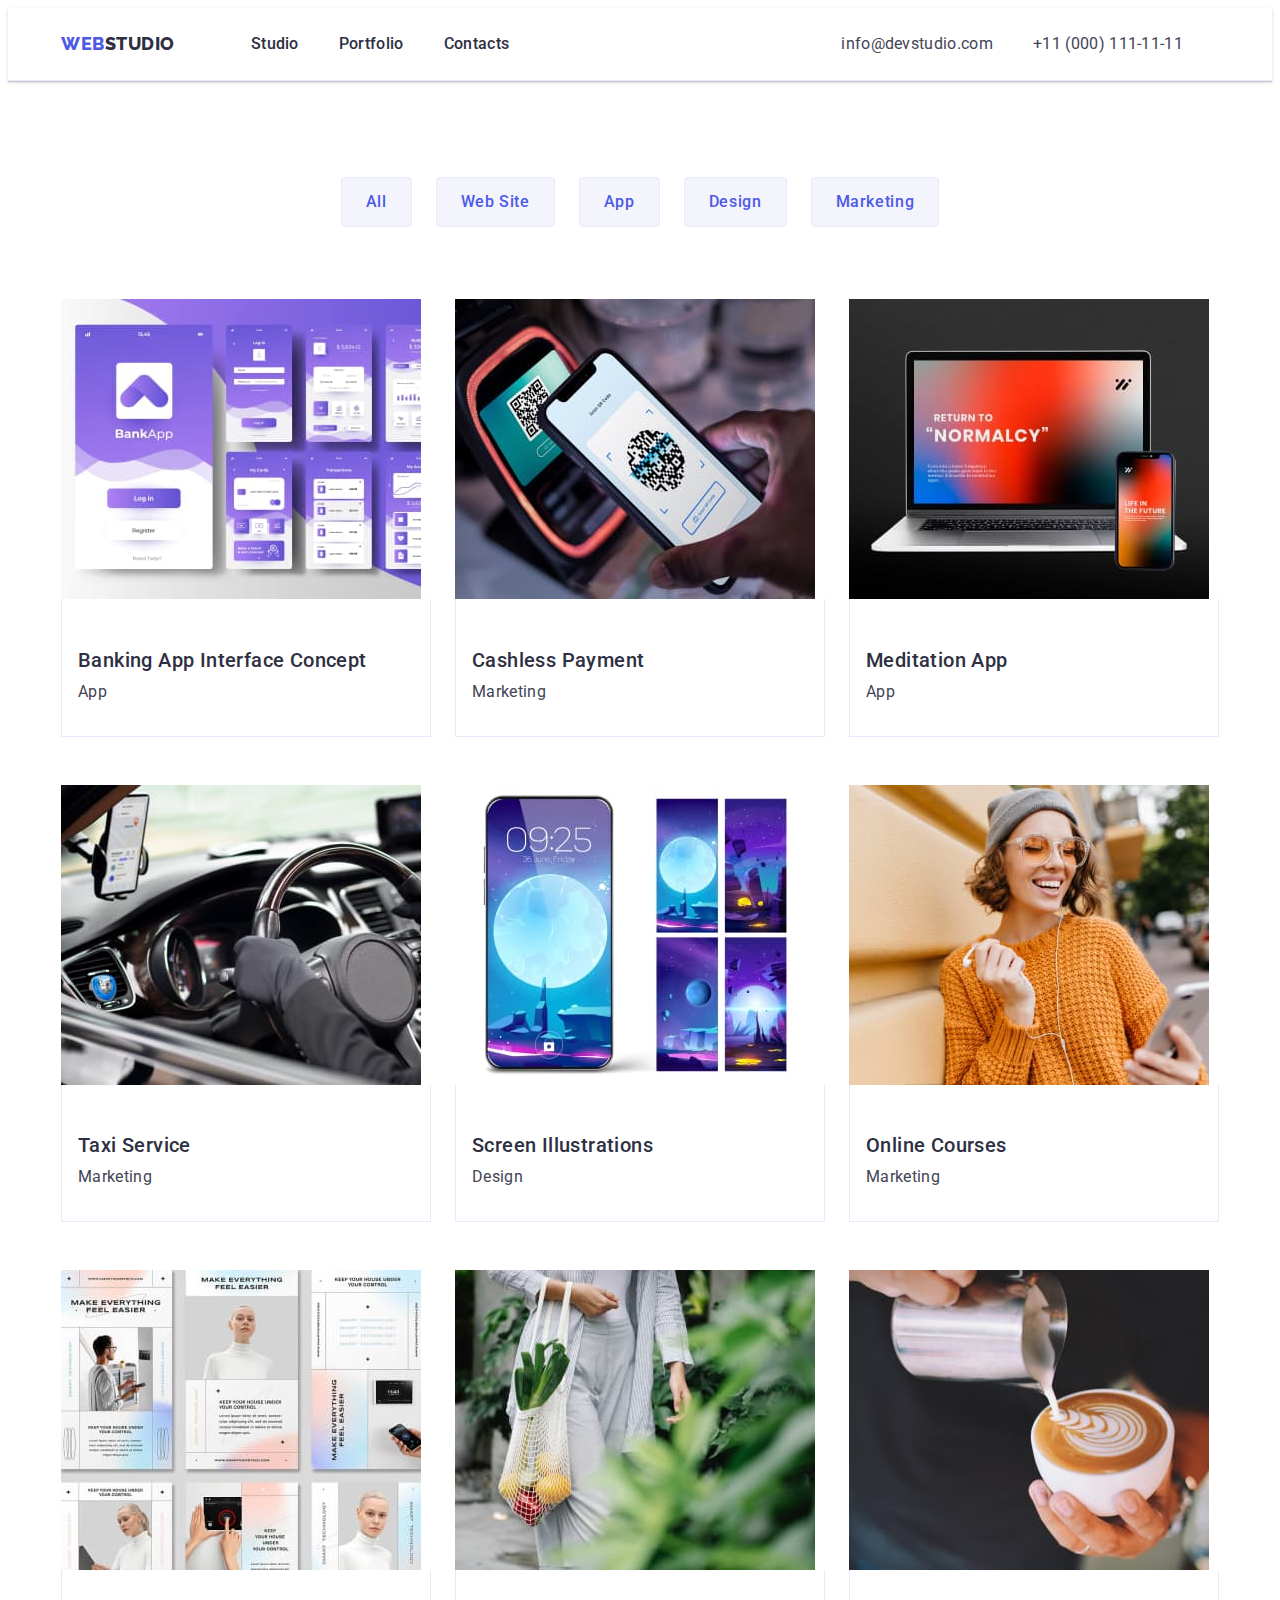
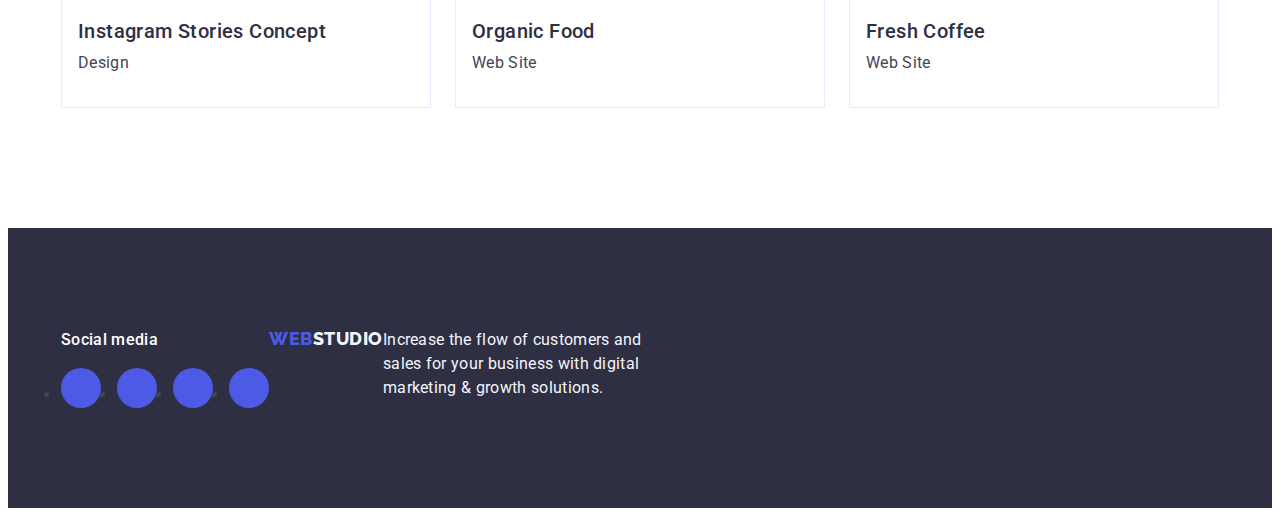
==== portfolio.html @ 17d56ccb "Update portfolio.html" ====
<!DOCTYPE html>
<html lang="en">

<head>
    <meta charset="UTF-8">
    <meta http-equiv="X-UA-Compatible" content="IE=edge">
    <link rel="preconnect" href="https://fonts.googleapis.com">
    <link rel="preconnect" href="https://fonts.gstatic.com" crossorigin>
    <link href="https://fonts.googleapis.com/css2?family=Roboto:wght@400;500;700;900&display=swap" rel="stylesheet">
    <link rel="preconnect" href="https://fonts.googleapis.com">
    <link rel="preconnect" href="https://fonts.gstatic.com" crossorigin>
    <link href="https://fonts.googleapis.com/css2?family=Raleway:wght@800&display=swap" rel="stylesheet">
    <link rel="stylesheet" href="https://cdnjs.cloudflare.com/ajax/libs/modern-normalize/1.1.0/modern-normalize.min.css"
        integrity="sha512-wpPYUAdjBVSE4KJnH1VR1HeZfpl1ub8YT/NKx4PuQ5NmX2tKuGu6U/JRp5y+Y8XG2tV+wKQpNHVUX03MfMFn9Q=="
        crossorigin="anonymous" referrerpolicy="no-referrer" />
    <link rel="stylesheet" href="./css/style.css">
    <meta name="viewport" content="width=device-width, initial-scale=1.0">
    <title>Portfolio</title>
</head>

<body>
    <header class="header-bloc">

        <div class="header-conteiner container ">


            <nav class="header-link">

                <a class="logo link" href="./index.html">WEB<span class="logo-text">Studio</span></a>


                <ul class="menuu list">
                    <li><a href="./index.html" class="linkk-header link">Studio</a></li>
                    <li><a href="./portfolio.html" class="linkk-header link">Portfolio</a></li>
                    <li><a href="" class="linkk-header link">Contacts</a></li>
                </ul>
            </nav>

            <address class="main-contact">

                <ul class="menuuu list">
                    <li><a href="mailto:info@devstudio.com" class="linkk-contact link">info@devstudio.com</a></li>
                    <li class="contact-second"><a href="tel:+110001111111" class="linkk-contact link">+11 (000)
                            111-11-11</a></li>
                </ul>

            </address>
        </div>


    </header>





    <main>
        <section class="parahraf-conteiner">
            <div class="parahraf-box container">

                <h1 class="secondd-logo">GGGGG</h1>
                <ul class="meenu list">
                    <li><button type="button" class="filter">All</button></li>
                    <li><button type="button" class="filter">Web Site</button></li>
                    <li><button type="button" class="filter">App</button></li>
                    <li><button type="button" class="filter">Design</button></li>
                    <li><button type="button" class="filter">Marketing</button></li>
                </ul>








                <ul class="firstt list">
                    <li class="firstt-link aaaaa">
                        <a href="" class="link">



                            <img src="./images/img-one.jpg" alt="foto-main1" width="360">
                            <div class="link-boxx">

                                <h2 class="linkcc-logo">Banking App Interface Concept</h2>

                                <p class="second-parahraf">App</p>
                            </div>

                        </a>

                    </li>



                    <li class="firstt-link aaaaa">
                        <a href="" class="link">

                            <img src="./images/img-two.jpg" alt="foto-main1" width="360">
                            <div class="link-boxx">

                                <h2 class="linkcc-logo">Cashless Payment</h2>

                                <p class="second-parahraf">Marketing</p>
                            </div>

                        </a>
                    </li>



                    <li class="firstt-link aaaaa">
                        <a href="" class="link">

                            <img src="./images/img-three.jpg" alt="foto-main1" width="360">
                            <div class="link-boxx">

                                <h2 class="linkcc-logo">Meditation App</h2>

                                <p class="second-parahraf">App</p>
                            </div>

                        </a>
                    </li>










                    <li class="firstt-link aaaaa">
                        <a href="" class="link">

                            <img src="./images/img-four.jpg" alt="foto-main1" width="360">
                            <div class="link-boxx">

                                <h2 class="linkcc-logo">Taxi Service</h2>


                                <p class="second-parahraf"> Marketing</p>
                            </div>

                        </a>
                    </li>



                    <li class="firstt-link aaaaa">
                        <a href="" class="link">

                            <img src="./images/img-five.jpg" alt="foto-main1" width="360">
                            <div class="link-boxx">

                                <h2 class="linkcc-logo">Screen Illustrations</h2>


                                <p class="second-parahraf">Design</p>
                            </div>

                        </a>
                    </li>



                    <li class="firstt-link aaaaa">
                        <a href="" class="link">

                            <img src="./images/img-six.jpg" alt="foto-main1" width="360">
                            <div class="link-boxx">

                                <h2 class="linkcc-logo">Online Courses</h2>


                                <p class="second-parahraf">Marketing</p>
                            </div>

                        </a>
                    </li>









                    <li class="firstt-link aaaaa">
                        <a href="" class="link">


                            <img src="./images/img-seven.jpg" alt="foto-main1" width="360">
                            <div class="link-boxx">

                                <h2 class="linkcc-logo">Instagram Stories Concept</h2>


                                <p class="second-parahraf">Design</p>
                            </div>

                        </a>
                    </li>



                    <li class="firstt-link aaaaa">
                        <a href="" class="link">

                            <img src="./images/img-eight.jpg" alt="foto-main1" width="360">
                            <div class="link-boxx">

                                <h2 class="linkcc-logo">Organic Food</h2>



                                <p class="second-parahraf">Web Site</p>
                            </div>
                        </a>
                    </li>



                    <li class="firstt-link aaaaa">
                        <a href="" class="link">

                            <img src="./images/img-nine.jpg" alt="foto-main1" width="360">
                            <div class="link-boxx">

                                <h2 class="linkcc-logo">Fresh Coffee</h2>


                                <p class="second-parahraf"> Web Site</p>
                            </div>

                        </a>
                    </li>


                </ul>
            </div>
        </section>

    </main>


    <footer class="last-bloc"> 
        <div class="last-continer container">
        <div class="social-footer">
            <p class="social-parahraf"> Social media</p>
            <ul class="footer-list">
                <li class="footer-child"><a class="footer-linc" href=""><svg class="footer-icon" width="24" height="24">
                            <use href=""></use>
                        </svg></a></li>
                <li class="footer-child"><a class="footer-linc" href=""><svg class="footer-icon" width="24" height="24">
                            <use href=""></use>
                        </svg></a></li>
                <li class="footer-child"><a class="footer-linc" href=""><svg class="footer-icon" width="24" height="24">
                            <use href=""></use>
                        </svg></a></li>
                <li class="footer-child"><a class="footer-linc" href=""><svg class="footer-icon" width="24" height="24">
                            <use href=""></use>
                        </svg></a></li>
            </ul>
        </div>
      
            <a class="last link" href="./index.html">Web<span class="seme-text">Studio</span>
            </a>
            <p class="last-parahraf">Increase the flow of customers and sales
                for your business with digital marketing
                & growth solutions.</p>

        </div>



    </footer>



</body>

</html>
---- css/style.css ----
:root {
    --main-color: #FFFFFF;
    --pane-padding: 5px 42px;
    --second-background-color: #404BBF;
    --thre-background-color: #4d5ae5;
    --button-background-color: #e7e9fc;
    --parahraf-color: #434455;
    --logo-color: #2E2F42;
    --four-section-color: #F4F4FD;
    --fife-color: #8e8f99;
    --footer-color: #31d0aa;
}


body {
    font-family: "Roboto", sans-serif;
    color: var(--parahraf-color);
    background-color: var(--main-color);

}

img {
    display: block;
}

ul {
    padding-left: 0;
    margin: 0;
}

p {
    margin-top: 0;
    margin-bottom: 0;
}



/* ...........................................................header */
.header-conteiner {
    display: flex;
    width: 1158px;
    margin: 0 auto;
    padding: 0 15px 0 15px;
}




.header-link {
    align-items: center;
    display: flex;
    margin: 0;
    margin: 24px 0;
}

.header-bloc {
    border-bottom: 1px solid #e7e9fc;
    box-shadow: 0px 2px 1px rgba(46, 47, 66, 0.08), 0px 1px 1px rgba(46, 47, 66, 0.16), 0px 1px 6px rgba(46, 47, 66, 0.08);
}

.logo-text {
    color: var(--logo-color);
}



.linkk-contact {
    font-weight: 400;
    font-size: 16px;
    line-height: 24px;
    letter-spacing: 0.02em;
    color: var(--parahraf-color);
    text-decoration: none;
}

.menuuu {
    list-style-type: none;
    display: flex;
    gap: 40px;


}

.logo {
    align-items: center;
    font-family: 'Raleway', sans-serif;
    font-weight: 800;
    font-size: 18px;
    margin-right: 76px;
    line-height: 1.17;
    align-items: center;
    letter-spacing: 0.03em;
    text-transform: uppercase;
    color: var(--thre-background-color);
    text-decoration: none;



}


.menuu {

    justify-content: center;
    display: flex;
    gap: 40px;
}

.list {
    list-style-type: none;
}

.menuu .linkk-header:hover {
    color: var(--second-background-color);
}

.menuu .linkk-header:focus {
    color: var(--second-background-color);
}

.menuu .linkk-header {
    text-decoration: none;
    font-weight: 500;
    font-size: 16px;
    line-height: 24px;
    letter-spacing: 0.02em;
    color: var(--logo-color);
    list-style-type: none;
    font-style: normal;

}



.menuu-contact {
    list-style-type: none;
}

.linkk-contact:hover {
    color: var(--second-background-color);
}

.linkk-contact:focus {
    color: var(--second-background-color);
}

.main-contact {
    font-style: normal;
    margin-left: 332px;
    margin-top: 24px;
}

.linkk-header {
    padding: 24px 0;
}

/*............................................................ section-1 */

.first-bloc {
    background: var(--logo-color);
    padding-top: 188px;
    padding-bottom: 188px;
    background-repeat: no-repeat;
    background-position: center;
    background-size: cover;
    max-width: 1440px;
    background-image: linear-gradient(rgba(46, 47, 66, 0.7), rgba(46, 47, 66, 0.7)), url(../images/background-main.jpg);
    margin: 0 auto;

}




.first-bloc h1 {
    display: block;
    max-width: 496px;
    font-style: normal;
    font-weight: 700;
    font-size: 56px;
    line-height: 1.07;
    text-align: center;
    align-items: center;
    letter-spacing: 0.02em;
    color: var(--main-color);
    margin-top: 0;

    margin: 0 auto;
}



.first-button {
    min-width: 169px;
    height: 56px;
    display: block;
    font-family: 'Roboto', sans-serif;
    font-style: normal;
    font-weight: 500;
    font-size: 16px;
    line-height: 1.5;
    align-items: center;
    letter-spacing: 0.04em;
    color: var(--main-color);
    border: none;
    background-color: var(--thre-background-color);
    cursor: pointer;
    box-shadow: 0px 4px 4px rgba(0, 0, 0, 0.15);
    border-radius: 4px;
    background-color: var(--thre-background-color);
    margin: 0 auto;
    margin-top: 48px;

}

.first-button:focus,
.first-button:hover {

    background-color: #404BBF;
}



/*............................................................ section-2 */


.second-bloc {

    padding: 120px 0;
}

.second-icon {
    display: flex;
    align-items: center;
    justify-content: center;
    height: 112px;
    background-color: var(--four-section-color);
    border-radius: 4px;
    margin-bottom: 8px
}

.second {
    display: flex;
    gap: 24px;
}

.blocc-logo {
    visibility: hidden;
    margin: 0;
    padding: 0;
    display: none;

}

.link-one {
    width: calc((100% - 3 * 24px) / 4);
}



.second .link-one {

    align-items: flex-start;

}


.linkcc-logo {
    text-align: left;
}

.second h3 {

    font-style: normal;
    font-weight: 500;
    font-size: 20px;
    line-height: 24px;
    letter-spacing: 0.02em;
    color: var(--logo-color);
}

.second p {
    font-size: 16px;
    line-height: 24px;
    letter-spacing: 0.02em;
    color: var(--parahraf-color);
    margin: 0;
}

/*............................................................ section-3 */


.thre-bloc {
    padding-bottom: 120px;
}

.thre {
    display: flex;
    gap: 24px;

}

.thre .llink {
    width: calc((100% - 48px) / 3);
}

.three p {
    font-size: 16px;
    line-height: 24px;
    letter-spacing: 0.02em;
    color: var(--parahraf-color);
}


.thre-bloc h2 {
    margin-bottom: 72px;
    font-weight: 700;
    font-size: 36px;
    line-height: 1.11;
    text-align: center;
    letter-spacing: 0.02em;
    text-transform: capitalize;
    color: var(--logo-color);
}





/*............................................................ section-4*/
.four-bloc {
    padding-top: 120px;
    padding-bottom: 120px;
    background: var(--four-section-color);
}

.link-box {
    /* padding: 32px 16px; */
    padding: 32px 0;
}

.four-logo {
    margin-bottom: 72px;
}

.four h3 {
    font-weight: 500;
    font-size: 20px;
    line-height: 1.2;
    text-align: center;
    letter-spacing: 0.02em;
    color: var(--logo-color);
}

.four p {
    letter-spacing: 0.02em;
    color: var(--parahraf-color);

}



.four-parahraf {
    font-size: 16px;
    line-height: 1.5;
    text-align: center;
}




.four-bloc h2 {
    font-weight: 700;
    font-size: 36px;
    line-height: 1.11;
    text-align: center;
    letter-spacing: 0.02em;
    text-transform: capitalize;
    color: var(--logo-color);
}

.four-link {
    width: calc((100% - 72px) / 4);
    background: var(--main-color);
    box-shadow: 0px 1px 6px rgba(46, 47, 66, 0.08), 0px 1px 1px rgba(46, 47, 66, 0.16), 0px 2px 1px rgba(46, 47, 66, 0.08);
    border-radius: 0px 0px 4px 4px;


}

.four {
    display: flex;
    gap: 24px;
}

.four-list-social {
    display: flex;
    justify-content: center;
    gap: 24px;
    list-style-type: none;

}

.four-list-child {
    width: 40px;
    height: 40px;
}

.four-list-lick {
    width: 100%;
    height: 100%;
    background-color: var(--thre-background-color);
    border-radius: 50%;
    display: flex;
    align-items: center;
    justify-content: center;
}

.four-list-lick:is(:hover, :focus) {
    background-color: var(--second-background-color);
}

.four-list-icon {
    fill: var(--four-section-color);
}


/* <!--............................................................. section-5 --> */
.fife-section {
    padding-top: 120px;
    padding-bottom: 120px;
}

.fife-logo {
    font-size: 36px;
    line-height: 1.1;
    color: var(--logo-color);
    margin-bottom: 72px;
    text-align: center;

}

.fife-list {
    display: flex;
    gap: 24px;

}

.fife-child {
    width: calc((100% - 120px) / 6);
    height: 88px;
    list-style-type: none;
}

.fife-linc {
    width: 100%;
    height: 100%;
    border: 1px solid var(--fife-color);
    border-radius: 4px;
    display: flex;
    align-items: center;
    justify-content: center;
    color: var(--fife-color);


}

.fife-linc:is(:hover, :focus) {

    border-color: var(--second-background-color);
    color: var(--second-background-color);
}

.fife-icon {
    fill: currentColor;
}

/*............................................................ footer */
.last-bloc {
    padding-top: 100px;
    padding-bottom: 100px;
    background: var(--logo-color);
}





.last span {
    color: var(--four-section-color);
}

.last-bloc a {

    font-family: 'Raleway', sans-serif;
    font-style: normal;
    font-weight: 800;
    font-size: 18px;
    line-height: 1.17;
    align-items: center;
    letter-spacing: 0.03em;
    text-transform: uppercase;
    text-decoration: none;
    color: var(--thre-background-color);
}

.last {
    display: inline-block;
    align-items: center;
    margin-bottom: 16px;

}

.last-parahraf {
    font-size: 16px;
    line-height: 24px;
    letter-spacing: 0.02em;
    color: var(--four-section-color);
    width: 264px;
}

.last-continer {
    display: flex;
    align-items: baseline;
    margin-right: 120px;
}

.social-parahraf {
    font-weight: 500;
    font-size: 16px;
    line-height: 1.5;
    letter-spacing: 0.02em;
    color: var(--main-color);
    margin-bottom: 16px;



}

.footer-list {
    display: flex;
    gap: 16px;
}

.footer-child {
    width: 40px;
    height: 40px;
}

.footer-linc {
    width: 100%;
    height: 100%;
    background-color: var(--thre-background-color);
    border-radius: 50%;
    display: flex;
    align-items: flex-end;
    justify-content: center;
}

.footer-linc:is(:hover, :focus) {

    background-color: var(--footer-color);

}

.footer-icon {
    fill: var(--four-section-color);
}






/* ...................................................portfolio */
.parahraf-conteiner {
    padding: 96px 0 120px;


}

.container {
    width: 1158px;
    margin: 0 auto;
    padding-left: 15px;
    padding-right: 15px;
}


.secondd-logo {
    visibility: hidden;
    margin: 0;
    padding: 0;
    display: none;
}

.firstt {
    display: flex;
    flex-wrap: wrap;
    column-gap: 24px;
    row-gap: 48px;
    list-style-type: none;

}



.firstt-link a {
    text-decoration: none;
}

.firstt h2 {
    font-style: normal;
    font-weight: 500;
    font-size: 20px;
    line-height: 24px;
    letter-spacing: 0.02em;
    color: var(--logo-color);

}



.firstt-link {
    background: var(--main-color);
    width: calc((100% - 48px) / 3);
}




.link-boxx {
    border: 1px solid var(--button-background-color);
    border-top: none;
    padding: 32px 16px;
}

.linkcc-logo {
    margin-bottom: 8px;
    text-align: left;
}

.second-parahraf {
    line-height: 1.5;
    letter-spacing: 0.02em;
    color: var(--parahraf-color);
}

.link {
    text-decoration: none;
}








/* ..................................................portfolio-button */



.meenu {
    display: flex;
    justify-content: center;
    gap: 24px;
    margin-bottom: 72px;
    align-items: center;
    list-style: none;

}



.meenu button {

    padding: 12px 24px;
    background-color: var(--four-section-color);
    border: 1px solid var(--button-background-color);
    border-radius: 4px;
    color: var(--thre-background-color);
    font-family: 'Roboto', sans-serif;
    font-style: normal;
    font-weight: 500;
    font-size: 16px;
    line-height: 24px;
    align-items: center;
    text-align: center;
    letter-spacing: 0.04em;
    cursor: pointer;
}


.filter:is(:hover, :focus) {
    background-color: var(--second-background-color, #404BBF);
    color: var(--main-color);
    border: 1px solid transparent;
}

.filter {
    border: 1px solid var(--button-background-color);
    border-radius: 4px;

}
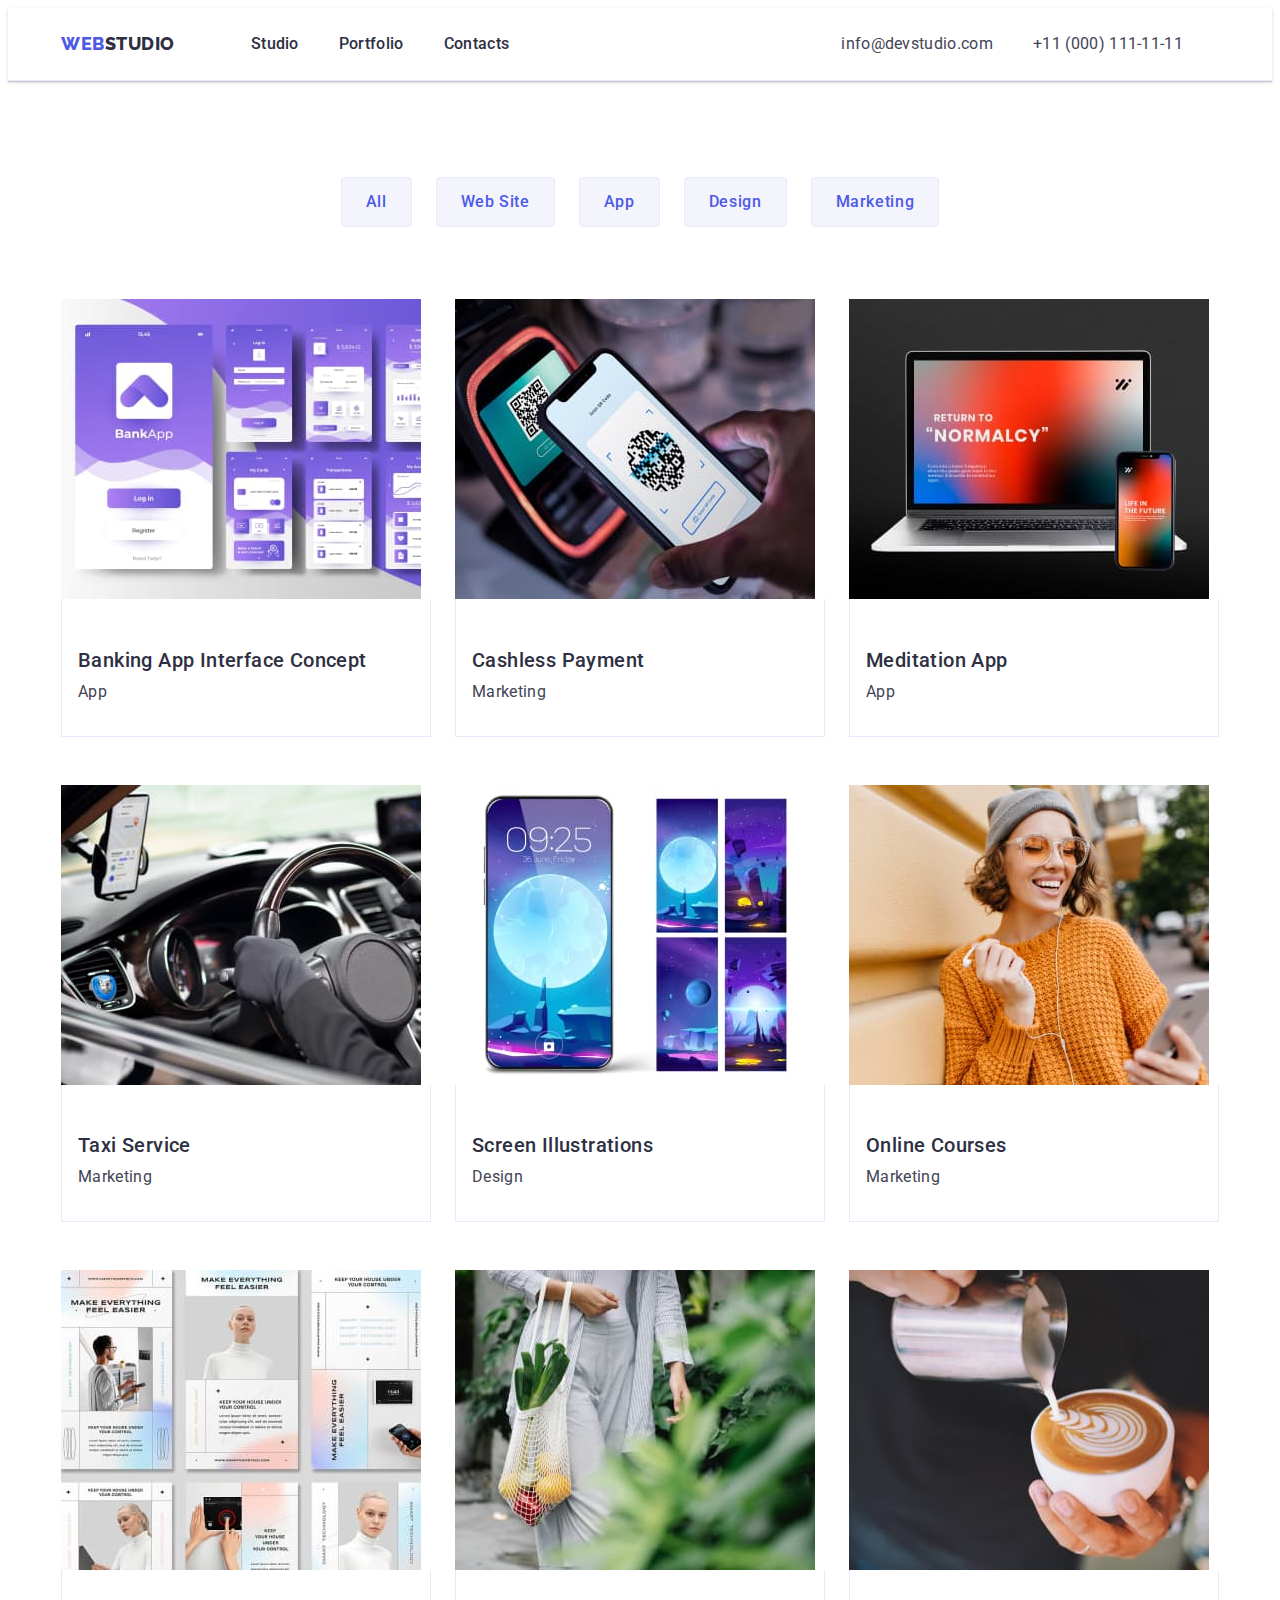
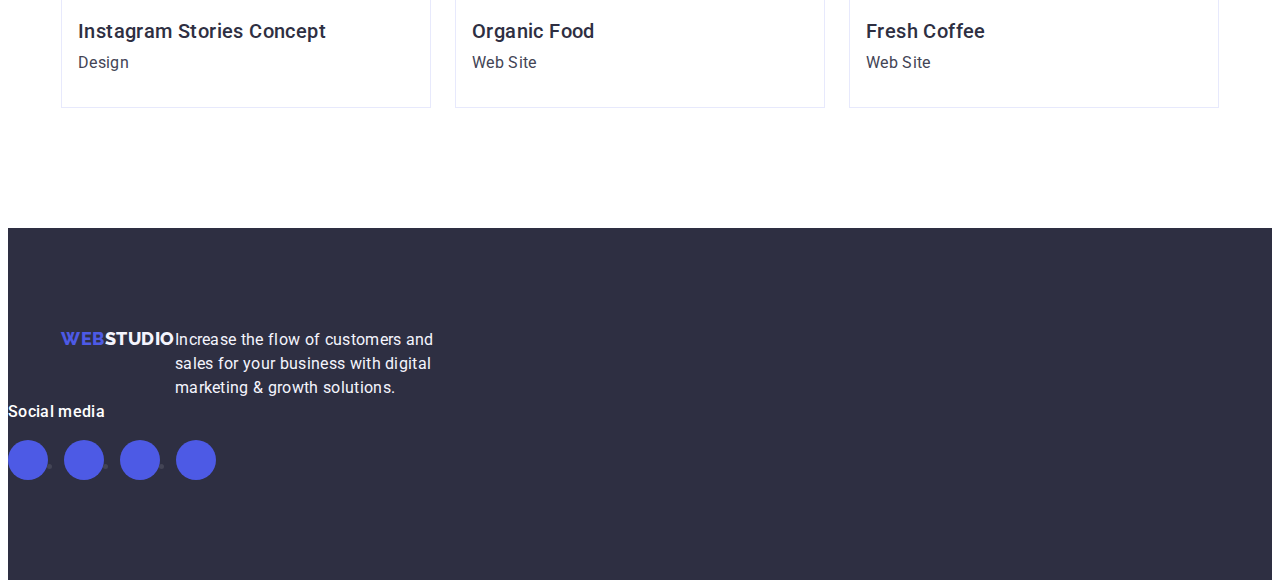
==== commit da828b09: "Update portfolio.html" ====
--- a/portfolio.html
+++ b/portfolio.html
@@ -248,35 +248,37 @@
     </main>
 
 
-    <footer class="last-bloc"> 
+    <footer class="last-bloc">
         <div class="last-continer container">
-        <div class="social-footer">
-            <p class="social-parahraf"> Social media</p>
-            <ul class="footer-list">
-                <li class="footer-child"><a class="footer-linc" href=""><svg class="footer-icon" width="24" height="24">
-                            <use href=""></use>
-                        </svg></a></li>
-                <li class="footer-child"><a class="footer-linc" href=""><svg class="footer-icon" width="24" height="24">
-                            <use href=""></use>
-                        </svg></a></li>
-                <li class="footer-child"><a class="footer-linc" href=""><svg class="footer-icon" width="24" height="24">
-                            <use href=""></use>
-                        </svg></a></li>
-                <li class="footer-child"><a class="footer-linc" href=""><svg class="footer-icon" width="24" height="24">
-                            <use href=""></use>
-                        </svg></a></li>
-            </ul>
-        </div>
-      
-            <a class="last link" href="./index.html">Web<span class="seme-text">Studio</span>
+            
+                  <a class="last link" href="./index.html">Web<span class="seme-text">Studio</span>
             </a>
             <p class="last-parahraf">Increase the flow of customers and sales
                 for your business with digital marketing
                 & growth solutions.</p>
 
         </div>
-
-
+            
+        <div class="social-footer">
+            <p class="social-parahraf"> Social media</p>
+            <ul class="footer-list">
+                <li class="footer-child"><a class="footer-linc" href=""><svg class="footer-icon" width="24" height="24">
+                            <use href=""></use>
+                        </svg></a></li>
+                <li class="footer-child"><a class="footer-linc" href=""><svg class="footer-icon" width="24" height="24">
+                            <use href=""></use>
+                        </svg></a></li>
+                <li class="footer-child"><a class="footer-linc" href=""><svg class="footer-icon" width="24" height="24">
+                            <use href=""></use>
+                        </svg></a></li>
+                <li class="footer-child"><a class="footer-linc" href=""><svg class="footer-icon" width="24" height="24">
+                            <use href=""></use>
+                        </svg></a></li>
+            </ul>
+        </div>
+        
+      
+       
 
     </footer>
 
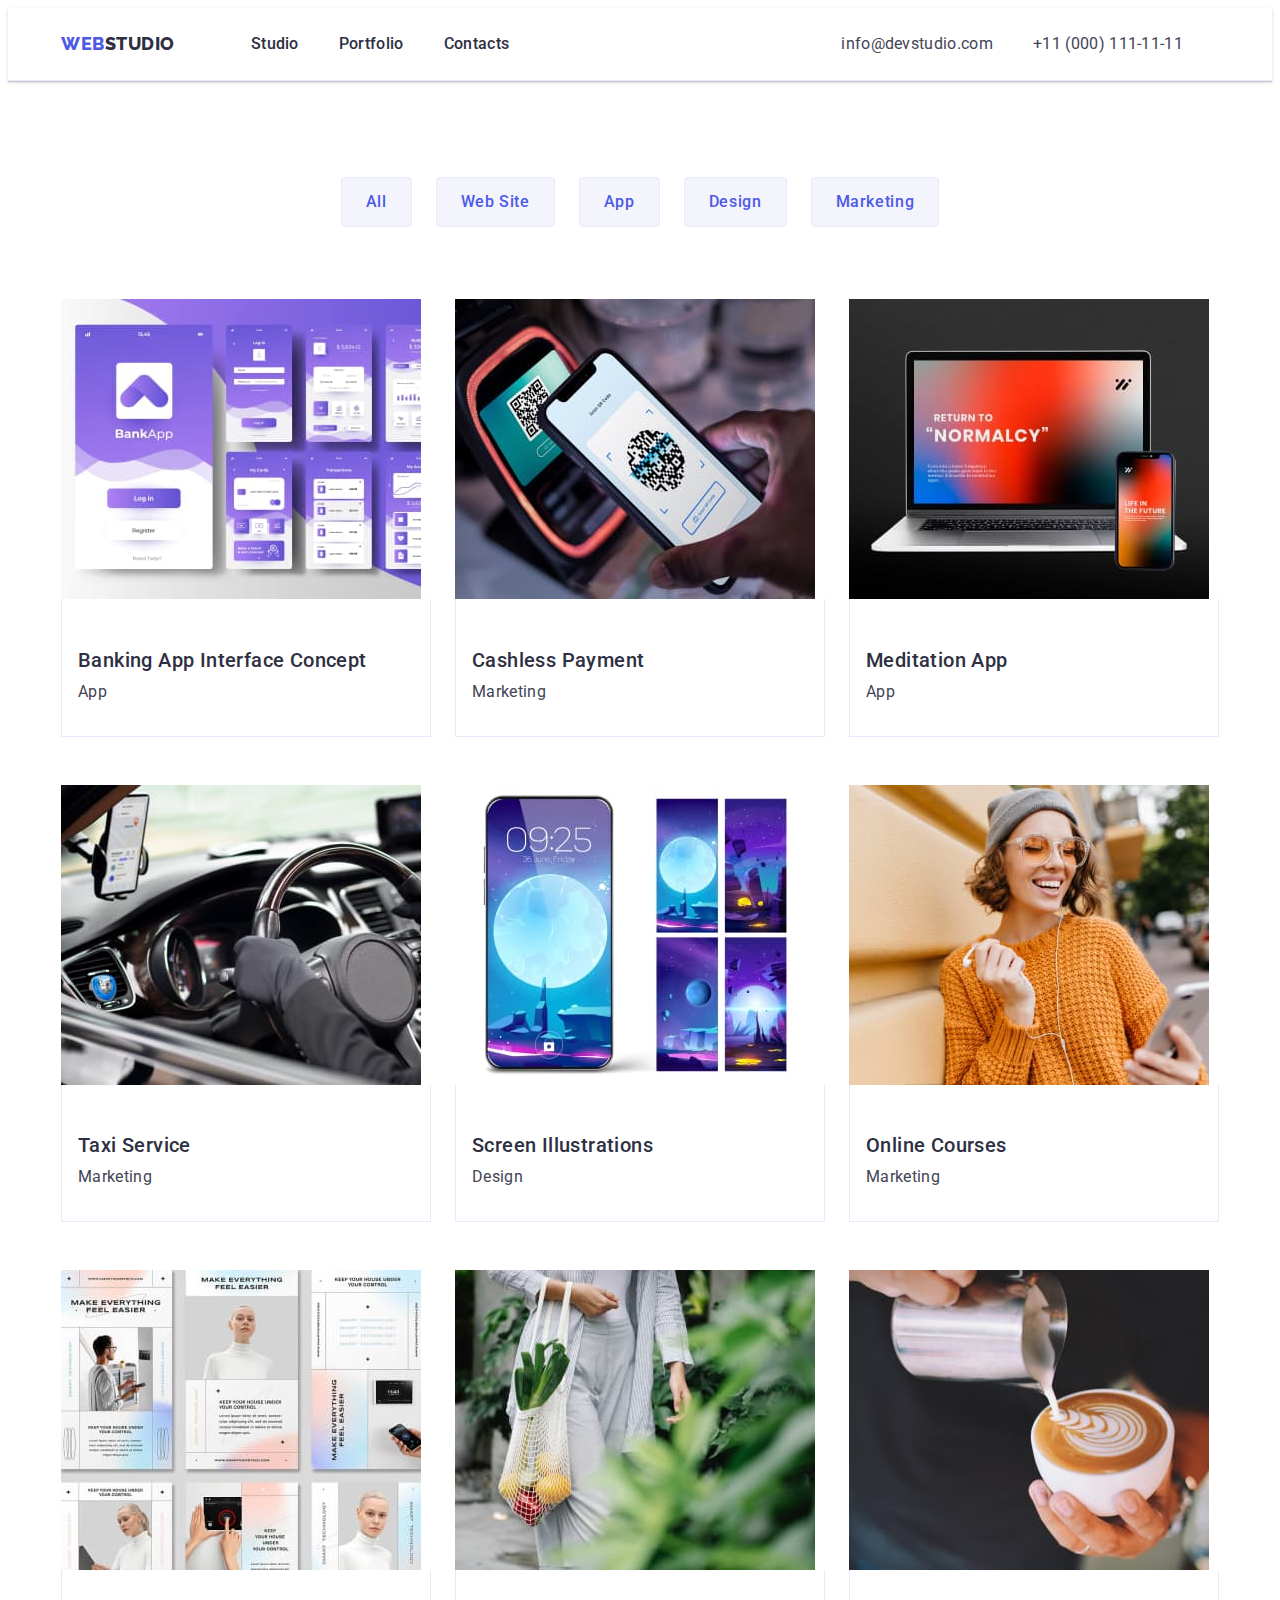
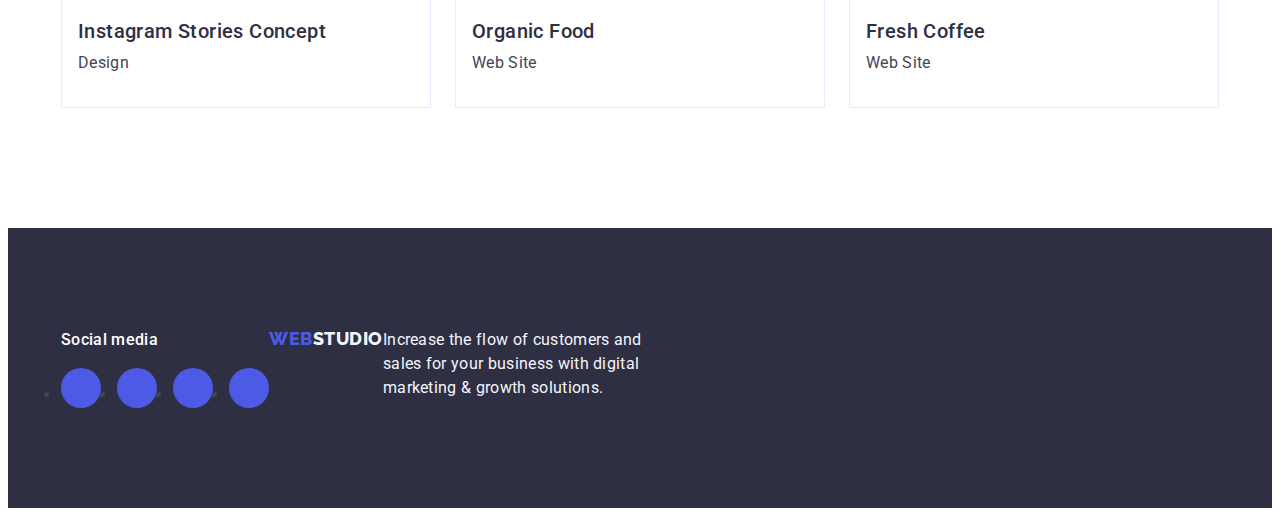
==== commit 0095f9d9: "Update portfolio.html" ====
--- a/portfolio.html
+++ b/portfolio.html
@@ -250,7 +250,23 @@
 
     <footer class="last-bloc">
         <div class="last-continer container">
-            
+             <div class="social-footer">
+            <p class="social-parahraf"> Social media</p>
+            <ul class="footer-list">
+                <li class="footer-child"><a class="footer-linc" href=""><svg class="footer-icon" width="24" height="24">
+                            <use href=""></use>
+                        </svg></a></li>
+                <li class="footer-child"><a class="footer-linc" href=""><svg class="footer-icon" width="24" height="24">
+                            <use href=""></use>
+                        </svg></a></li>
+                <li class="footer-child"><a class="footer-linc" href=""><svg class="footer-icon" width="24" height="24">
+                            <use href=""></use>
+                        </svg></a></li>
+                <li class="footer-child"><a class="footer-linc" href=""><svg class="footer-icon" width="24" height="24">
+                            <use href=""></use>
+                        </svg></a></li>
+            </ul>
+        </div>
                   <a class="last link" href="./index.html">Web<span class="seme-text">Studio</span>
             </a>
             <p class="last-parahraf">Increase the flow of customers and sales
@@ -258,30 +274,7 @@
                 & growth solutions.</p>
 
         </div>
-            
-        <div class="social-footer">
-            <p class="social-parahraf"> Social media</p>
-            <ul class="footer-list">
-                <li class="footer-child"><a class="footer-linc" href=""><svg class="footer-icon" width="24" height="24">
-                            <use href=""></use>
-                        </svg></a></li>
-                <li class="footer-child"><a class="footer-linc" href=""><svg class="footer-icon" width="24" height="24">
-                            <use href=""></use>
-                        </svg></a></li>
-                <li class="footer-child"><a class="footer-linc" href=""><svg class="footer-icon" width="24" height="24">
-                            <use href=""></use>
-                        </svg></a></li>
-                <li class="footer-child"><a class="footer-linc" href=""><svg class="footer-icon" width="24" height="24">
-                            <use href=""></use>
-                        </svg></a></li>
-            </ul>
-        </div>
-        
-      
-       
-
-    </footer>
-
+        </footer>
 
 
 </body>
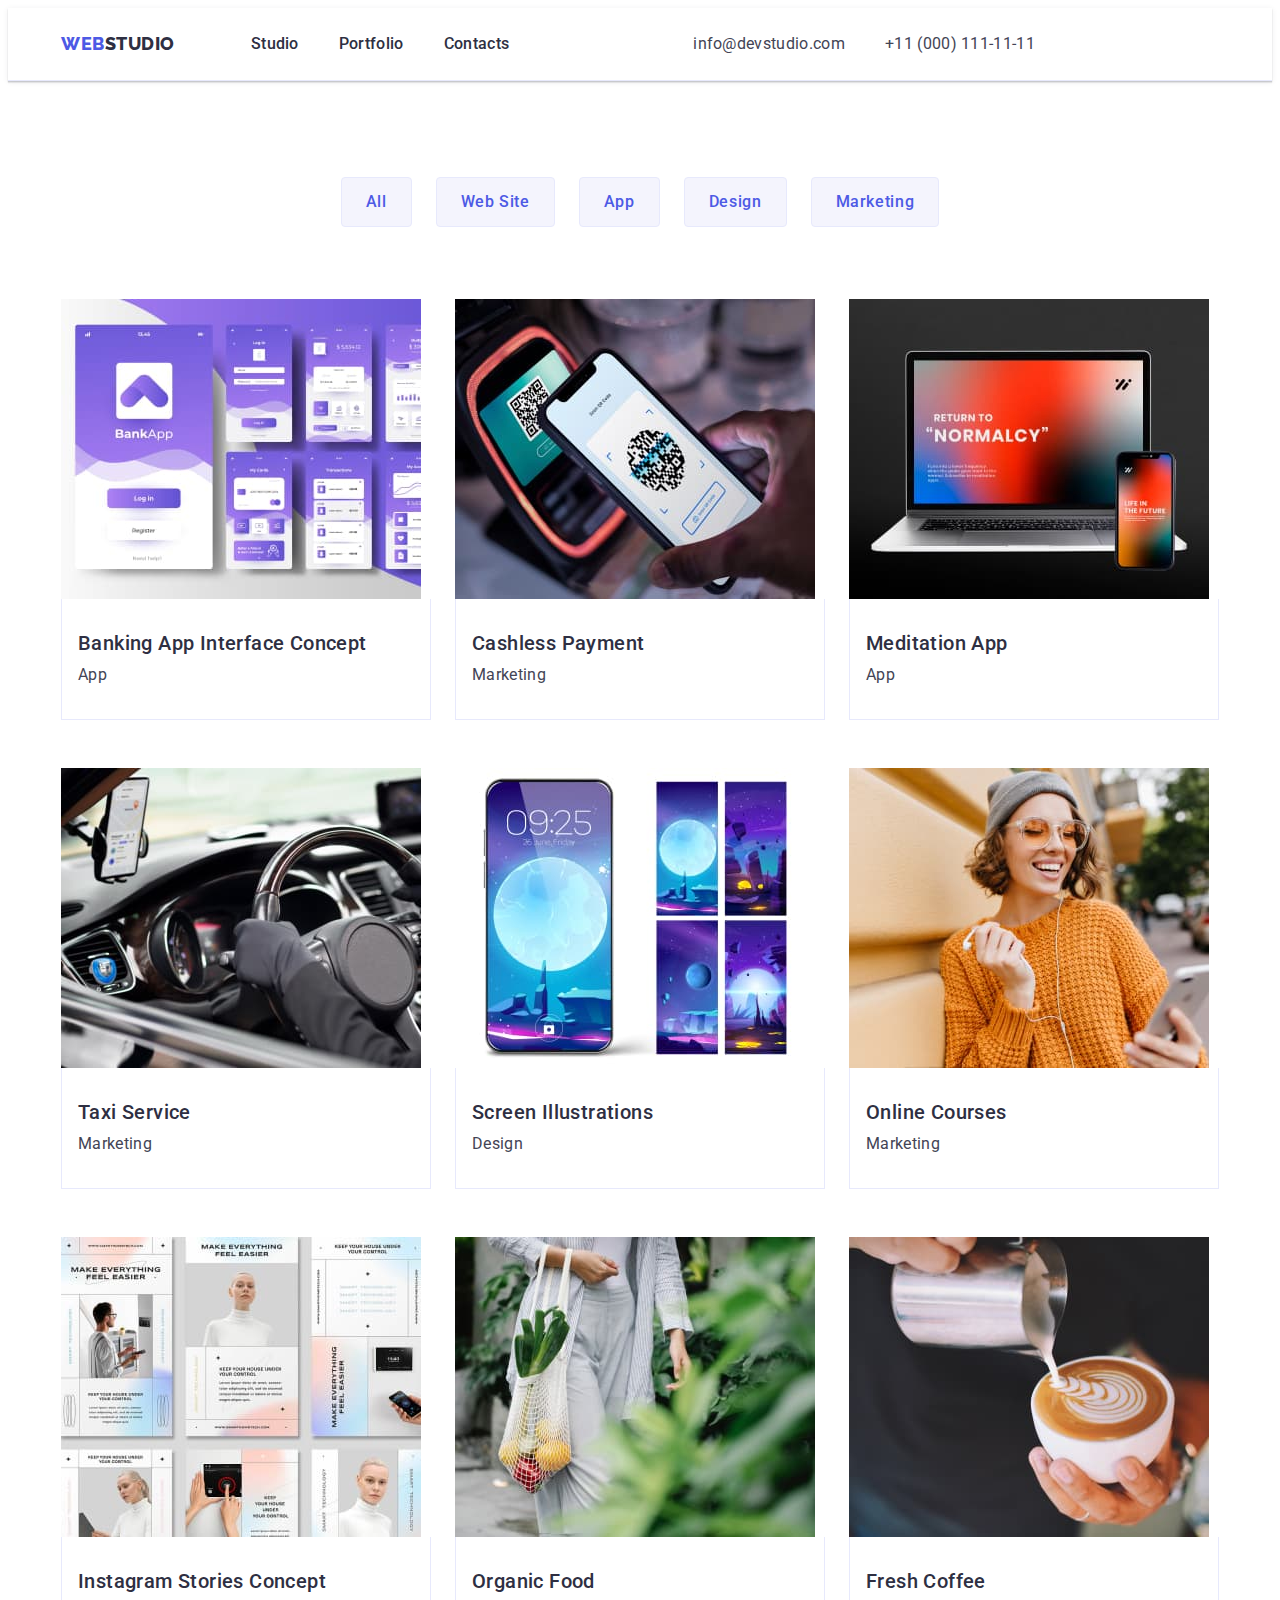
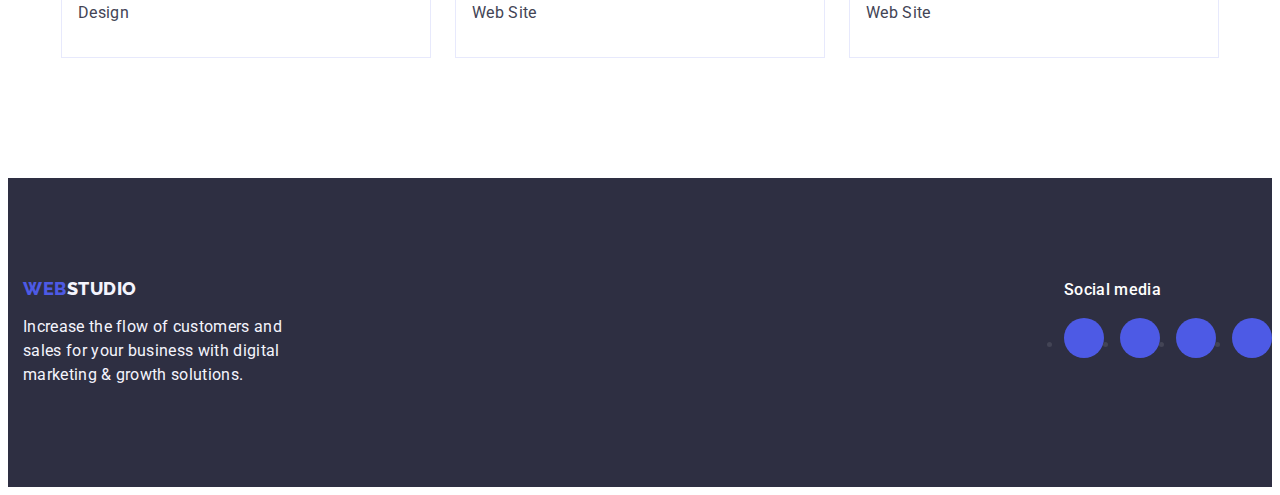
==== commit 73327080: "Update portfolio.html" ====
--- a/portfolio.html
+++ b/portfolio.html
@@ -248,32 +248,48 @@
     </main>
 
 
-    <footer class="last-bloc">
-        <div class="last-continer container">
-             <div class="social-footer">
-            <p class="social-parahraf"> Social media</p>
-            <ul class="footer-list">
-                <li class="footer-child"><a class="footer-linc" href=""><svg class="footer-icon" width="24" height="24">
-                            <use href=""></use>
-                        </svg></a></li>
-                <li class="footer-child"><a class="footer-linc" href=""><svg class="footer-icon" width="24" height="24">
-                            <use href=""></use>
-                        </svg></a></li>
-                <li class="footer-child"><a class="footer-linc" href=""><svg class="footer-icon" width="24" height="24">
-                            <use href=""></use>
-                        </svg></a></li>
-                <li class="footer-child"><a class="footer-linc" href=""><svg class="footer-icon" width="24" height="24">
-                            <use href=""></use>
-                        </svg></a></li>
-            </ul>
+   
+       <footer class="last-bloc">
+        <div class="global-footer-box">
+
+
+            <div class="last-continer container">
+                <a class="last link" href="./index.html">Web<span class="seme-text">Studio</span>
+                </a>
+                <p class="last-parahraf">Increase the flow of customers and sales
+                    for your business with digital marketing
+                    & growth solutions.</p>
+
+            </div>
+            <div class="social-footer">
+                <p class="social-parahraf"> Social media</p>
+                <ul class="footer-list">
+                    <li class="footer-child"><a class="footer-linc" href=""><svg class="footer-icon" width="24"
+                                height="24">
+                                <use href=""></use>
+                            </svg></a></li>
+                    <li class="footer-child"><a class="footer-linc" href=""><svg class="footer-icon" width="24"
+                                height="24">
+                                <use href=""></use>
+                            </svg></a></li>
+                    <li class="footer-child"><a class="footer-linc" href=""><svg class="footer-icon" width="24"
+                                height="24">
+                                <use href=""></use>
+                            </svg></a></li>
+                    <li class="footer-child"><a class="footer-linc" href=""><svg class="footer-icon" width="24"
+                                height="24">
+                                <use href=""></use>
+                            </svg></a></li>
+                </ul>
+            </div>
+
+
         </div>
-                  <a class="last link" href="./index.html">Web<span class="seme-text">Studio</span>
-            </a>
-            <p class="last-parahraf">Increase the flow of customers and sales
-                for your business with digital marketing
-                & growth solutions.</p>
-
-        </div>
+
+
+
+
+
         </footer>
 
 
--- a/css/style.css
+++ b/css/style.css
@@ -50,7 +50,7 @@
     align-items: center;
     display: flex;
     margin: 0;
-    margin: 24px 0;
+   
 }
 
 .header-bloc {
@@ -146,12 +146,17 @@
 
 .main-contact {
     font-style: normal;
-    margin-left: 332px;
-    margin-top: 24px;
+   margin: 0 auto;
 }
 
 .linkk-header {
     padding: 24px 0;
+    display: block;
+}
+
+.linkk-contact {
+    padding: 24px 0;
+    display: block;
 }
 
 /*............................................................ section-1 */
@@ -267,6 +272,7 @@
 
 .linkcc-logo {
     text-align: left;
+    margin: 0;
 }
 
 .second h3 {
@@ -313,6 +319,7 @@
 
 
 .thre-bloc h2 {
+    margin-top: 0;
     margin-bottom: 72px;
     font-weight: 700;
     font-size: 36px;
@@ -341,6 +348,7 @@
 
 .four-logo {
     margin-bottom: 72px;
+    margin-top: 0;
 }
 
 .four h3 {
@@ -437,6 +445,7 @@
     color: var(--logo-color);
     margin-bottom: 72px;
     text-align: center;
+    margin-top: 0;
 
 }
 
@@ -520,9 +529,12 @@
 }
 
 .last-continer {
+   
+    margin-right: 120px;
+}
+.global-footer-box {
     display: flex;
     align-items: baseline;
-    margin-right: 120px;
 }
 
 .social-parahraf {
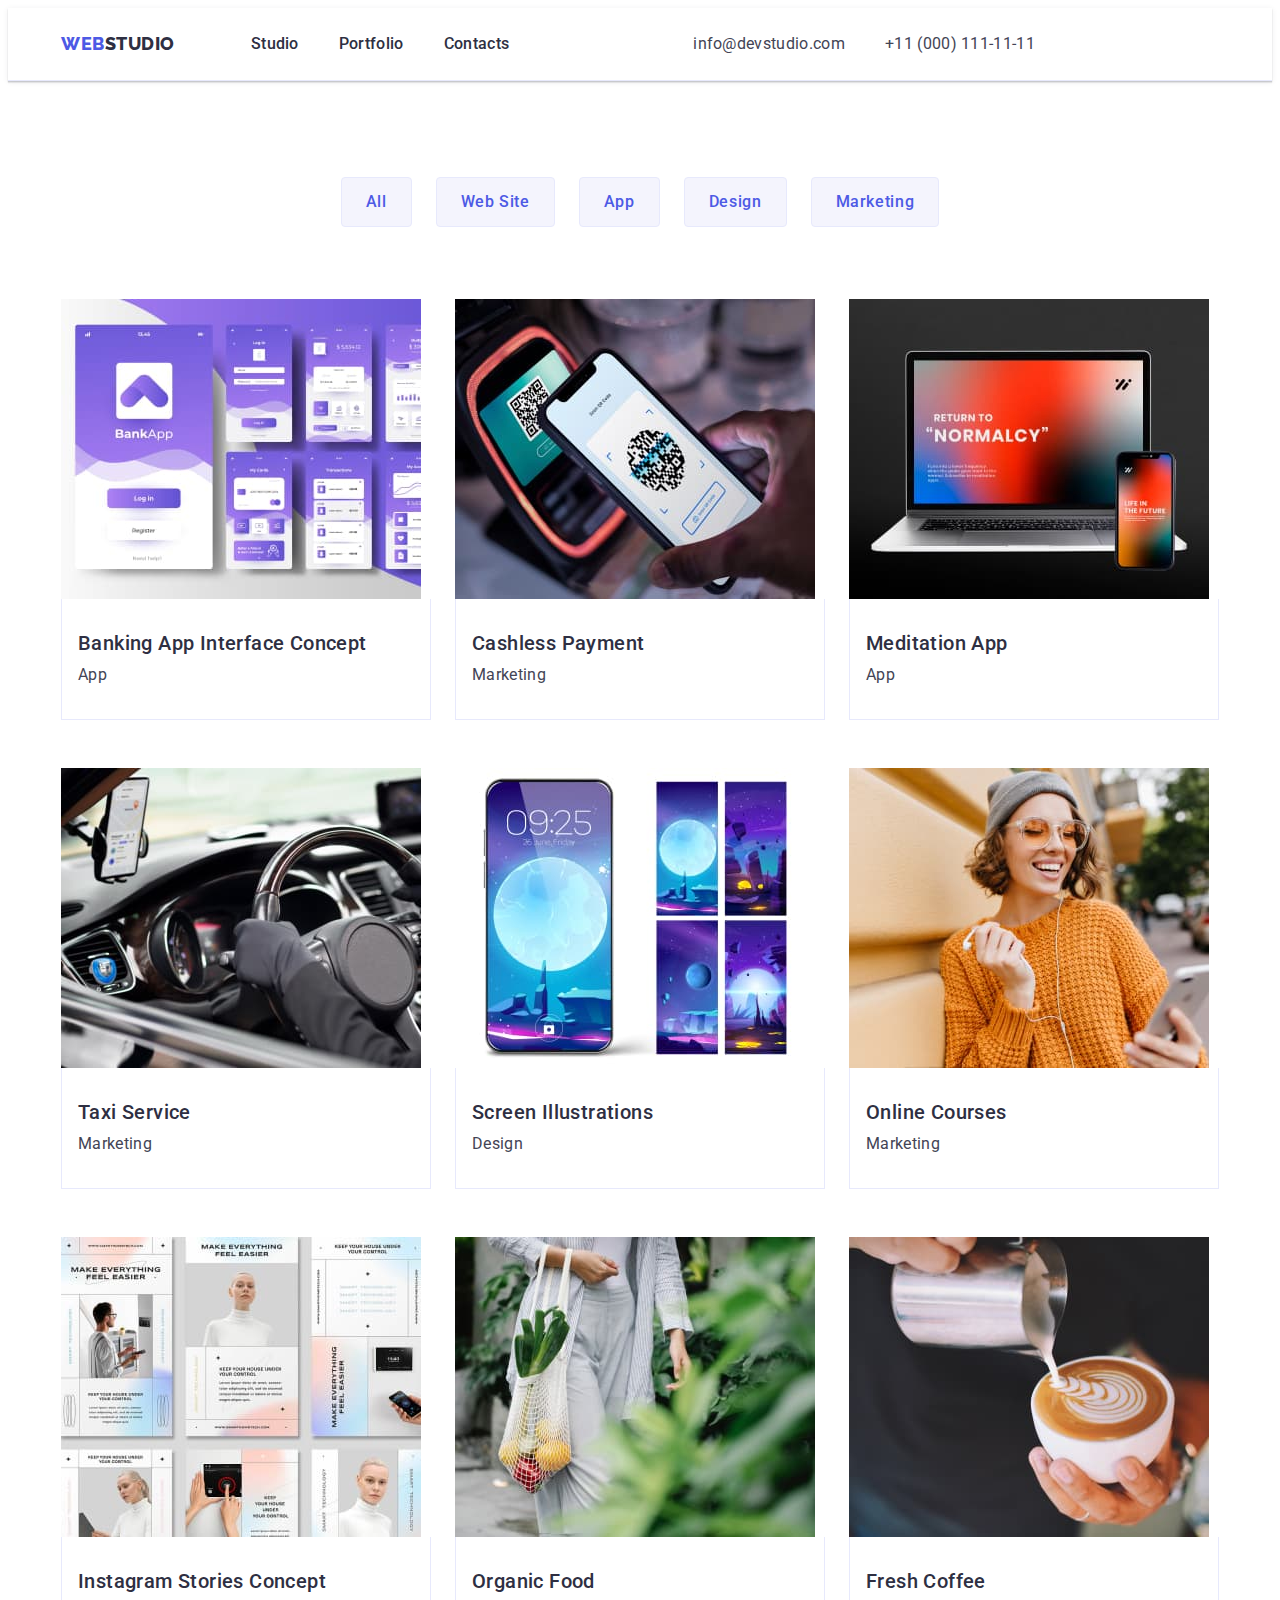
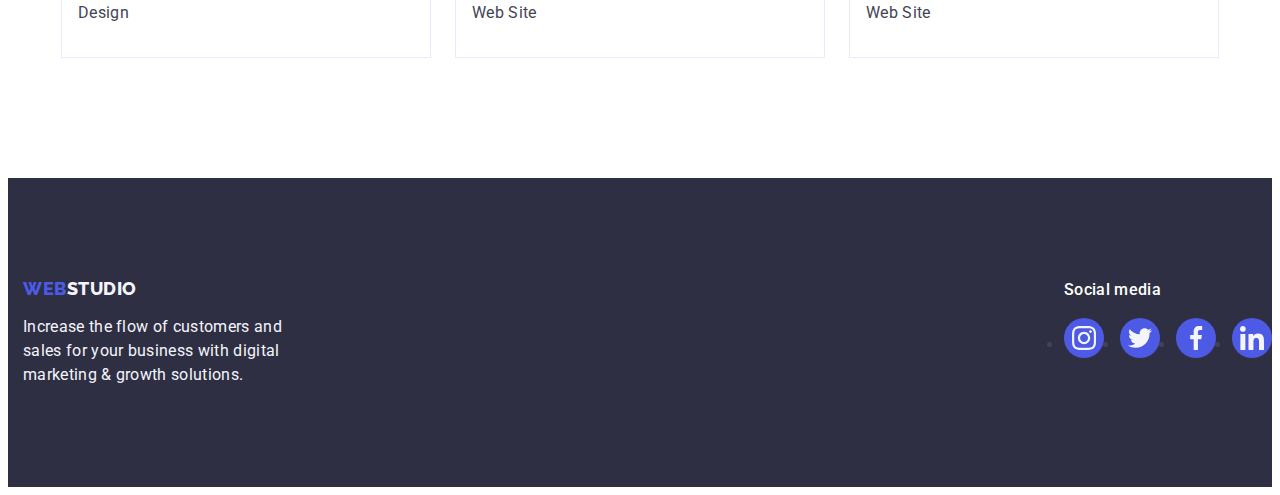
==== commit f58c130a: "Update portfolio.html" ====
--- a/portfolio.html
+++ b/portfolio.html
@@ -249,7 +249,7 @@
 
 
    
-       <footer class="last-bloc">
+      <footer class="last-bloc">
         <div class="global-footer-box">
 
 
@@ -262,23 +262,23 @@
 
             </div>
             <div class="social-footer">
-                <p class="social-parahraf"> Social media</p>
+                <p class="social-parahraf">Social media</p>
                 <ul class="footer-list">
                     <li class="footer-child"><a class="footer-linc" href=""><svg class="footer-icon" width="24"
                                 height="24">
-                                <use href=""></use>
+                                <use href="./images/symbol-defs.svg#icon-instagram"></use>
                             </svg></a></li>
                     <li class="footer-child"><a class="footer-linc" href=""><svg class="footer-icon" width="24"
                                 height="24">
-                                <use href=""></use>
+                                <use href="./images/symbol-defs.svg#icon-twitter"></use>
                             </svg></a></li>
                     <li class="footer-child"><a class="footer-linc" href=""><svg class="footer-icon" width="24"
                                 height="24">
-                                <use href=""></use>
+                                <use href="./images/symbol-defs.svg#icon-facebook"></use>
                             </svg></a></li>
                     <li class="footer-child"><a class="footer-linc" href=""><svg class="footer-icon" width="24"
                                 height="24">
-                                <use href=""></use>
+                                <use href="./images/symbol-defs.svg#icon-liinnked"></use>
                             </svg></a></li>
                 </ul>
             </div>
@@ -288,9 +288,11 @@
 
 
 
-
-
-        </footer>
+    </footer>
+
+
+
+
 
 
 </body>
--- a/css/style.css
+++ b/css/style.css
@@ -530,7 +530,7 @@
 
 .last-continer {
    
-    margin-right: 120px;
+    gap: 120px
 }
 .global-footer-box {
     display: flex;
@@ -660,8 +660,11 @@
 
 .link {
     text-decoration: none;
-}
-
+    display: block;
+}
+.link:is(:hover, :focus) {
+    box-shadow: 0px 1px 6px rgba(46, 47, 66, 0.08), 0px 1px 1px rgba(46, 47, 66, 0.16), 0px 2px 1px rgba(46, 47, 66, 0.08);
+}
 
 
 
@@ -708,6 +711,7 @@
     background-color: var(--second-background-color, #404BBF);
     color: var(--main-color);
     border: 1px solid transparent;
+    box-shadow: 0px 3px 1px rgba(0, 0, 0, 0.1), 0px 2px 1px rgba(0, 0, 0, 0.08), 0px 2px 2px rgba(0, 0, 0, 0.12);
 }
 
 .filter {
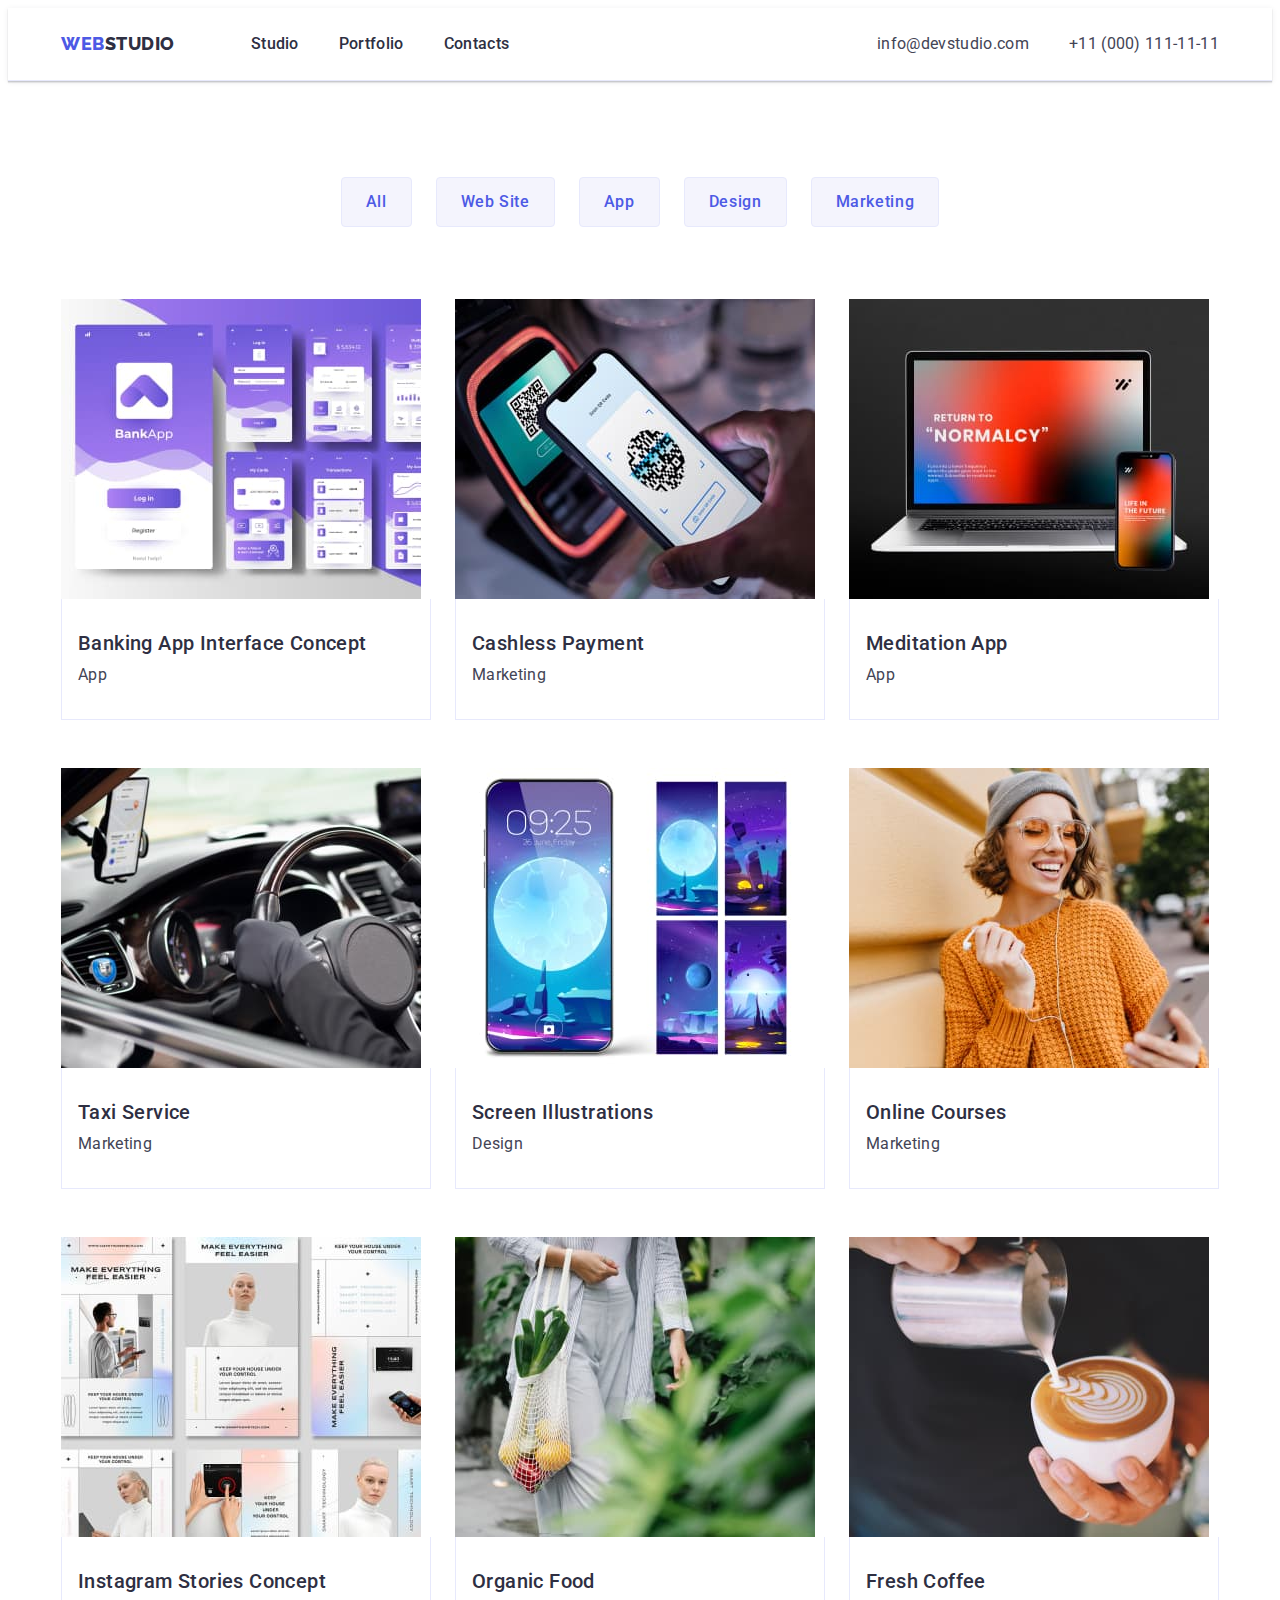
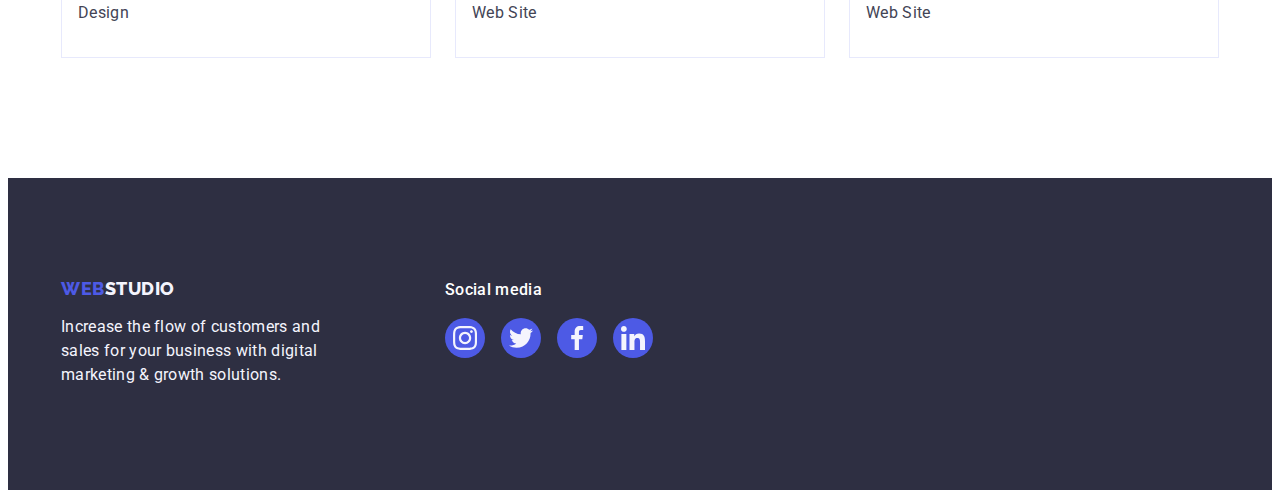
==== commit b3a4a27b: "Update portfolio.html" ====
--- a/portfolio.html
+++ b/portfolio.html
@@ -249,11 +249,11 @@
 
 
    
-      <footer class="last-bloc">
-        <div class="global-footer-box">
-
-
-            <div class="last-continer container">
+     <footer class="last-bloc ">
+
+        <div class="global-footer-box container">
+
+            <div class="last-continer ">
                 <a class="last link" href="./index.html">Web<span class="seme-text">Studio</span>
                 </a>
                 <p class="last-parahraf">Increase the flow of customers and sales
@@ -266,35 +266,31 @@
                 <ul class="footer-list">
                     <li class="footer-child"><a class="footer-linc" href=""><svg class="footer-icon" width="24"
                                 height="24">
-                                <use href="./images/symbol-defs.svg#icon-instagram"></use>
-                            </svg></a></li>
-                    <li class="footer-child"><a class="footer-linc" href=""><svg class="footer-icon" width="24"
-                                height="24">
-                                <use href="./images/symbol-defs.svg#icon-twitter"></use>
-                            </svg></a></li>
-                    <li class="footer-child"><a class="footer-linc" href=""><svg class="footer-icon" width="24"
-                                height="24">
-                                <use href="./images/symbol-defs.svg#icon-facebook"></use>
-                            </svg></a></li>
-                    <li class="footer-child"><a class="footer-linc" href=""><svg class="footer-icon" width="24"
-                                height="24">
-                                <use href="./images/symbol-defs.svg#icon-liinnked"></use>
+                                <use href="./images/icons.svg#icon-instagram"></use>
+                            </svg></a></li>
+                    <li class="footer-child"><a class="footer-linc" href=""><svg class="footer-icon" width="24"
+                                height="24">
+                                <use href="./images/icons.svg#icon-twitter"></use>
+                            </svg></a></li>
+                    <li class="footer-child"><a class="footer-linc" href=""><svg class="footer-icon" width="24"
+                                height="24">
+                                <use href="./images/icons.svg#icon-facebook"></use>
+                            </svg></a></li>
+                    <li class="footer-child"><a class="footer-linc" href=""><svg class="footer-icon" width="24"
+                                height="24">
+                                <use href="./images/icons.svg#icon-liinnked"></use>
                             </svg></a></li>
                 </ul>
             </div>
 
-
         </div>
 
-
-
     </footer>
 
 
 
 
 
-
 </body>
 
 </html>
--- a/css/style.css
+++ b/css/style.css
@@ -50,7 +50,8 @@
     align-items: center;
     display: flex;
     margin: 0;
-   
+    margin-left: 0;
+    margin-right: 0;
 }
 
 .header-bloc {
@@ -146,7 +147,8 @@
 
 .main-contact {
     font-style: normal;
-   margin: 0 auto;
+     
+     margin-left: auto;
 }
 
 .linkk-header {
@@ -491,10 +493,6 @@
     background: var(--logo-color);
 }
 
-
-
-
-
 .last span {
     color: var(--four-section-color);
 }
@@ -520,21 +518,35 @@
 
 }
 
+.link {
+    text-decoration: none;
+    display: block;
+}
+
 .last-parahraf {
     font-size: 16px;
     line-height: 24px;
     letter-spacing: 0.02em;
     color: var(--four-section-color);
     width: 264px;
-}
+    margin: 0;
+
+}
+
+
+
 
 .last-continer {
-   
-    gap: 120px
-}
+    margin-right: 120px;
+    height: 112px;
+
+
+}
+
 .global-footer-box {
     display: flex;
     align-items: baseline;
+
 }
 
 .social-parahraf {
@@ -549,14 +561,18 @@
 
 }
 
+
+
 .footer-list {
     display: flex;
     gap: 16px;
+
 }
 
 .footer-child {
     width: 40px;
     height: 40px;
+    list-style-type: none;
 }
 
 .footer-linc {
@@ -583,20 +599,24 @@
 
 
 
-
-/* ...................................................portfolio */
-.parahraf-conteiner {
-    padding: 96px 0 120px;
-
-
-}
-
 .container {
     width: 1158px;
     margin: 0 auto;
     padding-left: 15px;
     padding-right: 15px;
 }
+
+
+
+
+/* ...................................................portfolio */
+.parahraf-conteiner {
+    padding: 96px 0 120px;
+
+
+}
+
+
 
 
 .secondd-logo {
